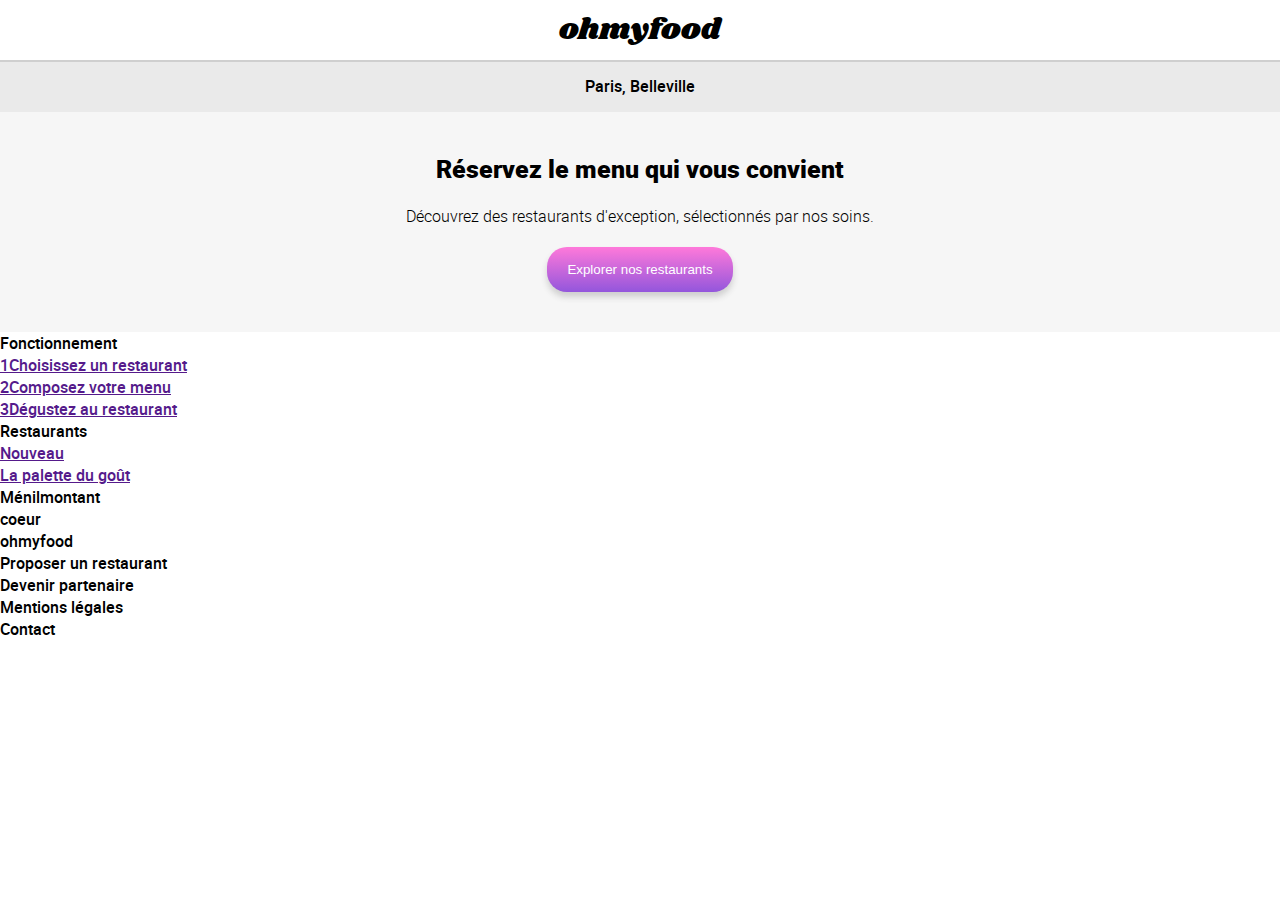
==== index.html @ 81f27092 "Creation header accueil" ====
<!DOCTYPE html>
<html lang="fr">
<head>
    <meta charset="UTF-8">
    <meta http-equiv="X-UA-Compatible" content="IE=edge">
    <meta name="viewport" content="width=device-width, initial-scale=1.0">
    <link rel="stylesheet" href="style.css">
    <title>Ohmyfood!</title>
</head>
<body>
    <header>
        <h1>ohmyfood</h1>
        <p class="location">Paris, Belleville</p>
        <div class="presentation">
            <h2>Réservez le menu qui vous convient</h2>
            <p>Découvrez des restaurants d'exception, sélectionnés par nos soins.</p>
            <button type="button">Explorer nos restaurants</button>
        </div>
    </header>
    <section>
        <h3>Fonctionnement</h3>
        <a href=""><div><span>1</span><span>Choisissez un restaurant</span></div></a>
        <a href=""><div><span>2</span><span>Composez votre menu</span></div></a>
        <a href=""><div><span>3</span><span>Dégustez au restaurant</span></div></a>
    </section>
    <section>
        <h3>Restaurants</h3>
        <div>
            <div>
                <a href=""><div><span>Nouveau</span></div></a>
                <div>
                    <div>
                        <p><a href="">La palette du goût</a></p>
                        <p>Ménilmontant</p>
                    </div>
                    <div><i>coeur</i></div>
                </div>
            </div>
        </div>
    </section>
    <footer>
        <h4>ohmyfood</h4>
        <ul>
            <li>Proposer un restaurant</li>
            <li>Devenir partenaire</li>
        </ul>
        <ul>
            <li>Mentions légales</li>
            <li>Contact</li>
        </ul>
    </footer>
</body>
</html>
---- style.css ----
html, body, div, span, applet, object, iframe,
h1, h2, h3, h4, h5, h6, p, blockquote, pre,
a, abbr, acronym, address, big, cite, code,
del, dfn, em, img, ins, kbd, q, s, samp,
small, strike, strong, sub, sup, tt, var,
b, u, i, center,
dl, dt, dd, ol, ul, li,
fieldset, form, label, legend,
table, caption, tbody, tfoot, thead, tr, th, td,
article, aside, canvas, details, embed,
figure, figcaption, footer, header, hgroup,
menu, nav, output, ruby, section, summary,
time, mark, audio, video {
  margin: 0;
  padding: 0;
  border: 0;
  font-size: 100%;
  font: inherit;
  vertical-align: baseline;
}

/* HTML5 display-role reset for older browsers */
article, aside, details, figcaption, figure,
footer, header, hgroup, menu, nav, section {
  display: block;
}

body {
  line-height: 1;
}

ol, ul {
  list-style: none;
}

blockquote, q {
  quotes: none;
}

blockquote:before, blockquote:after,
q:before, q:after {
  content: "";
  content: none;
}

table {
  border-collapse: collapse;
  border-spacing: 0;
}

@font-face {
  font-family: "shrikhandregular";
  src: url("fonts/shrikhand/shrikhand-regular-webfont.eot");
  src: url("fonts/shrikhand/shrikhand-regular-webfont.eot?#iefix") format("embedded-opentype"), url("fonts/shrikhand/shrikhand-regular-webfont.woff2") format("woff2"), url("fonts/shrikhand/shrikhand-regular-webfont.woff") format("woff"), url("fonts/shrikhand/shrikhand-regular-webfont.ttf") format("truetype"), url("fonts/shrikhand/shrikhand-regular-webfont.svg#shrikhandregular") format("svg");
  font-weight: normal;
  font-style: normal;
}
@font-face {
  font-family: "robotoblack";
  src: url("fonts/roboto/roboto-black-webfont.eot");
  src: url("fonts/roboto/roboto-black-webfont.eot?#iefix") format("embedded-opentype"), url("fonts/roboto/roboto-black-webfont.woff2") format("woff2"), url("fonts/roboto/roboto-black-webfont.woff") format("woff"), url("fonts/roboto/roboto-black-webfont.ttf") format("truetype"), url("fonts/roboto/roboto-black-webfont.svg#robotoblack") format("svg");
  font-weight: normal;
  font-style: normal;
}
@font-face {
  font-family: "robotobold";
  src: url("fonts/roboto/roboto-bold-webfont.eot");
  src: url("fonts/roboto/roboto-bold-webfont.eot?#iefix") format("embedded-opentype"), url("fonts/roboto/roboto-bold-webfont.woff2") format("woff2"), url("fonts/roboto/roboto-bold-webfont.woff") format("woff"), url("fonts/roboto/roboto-bold-webfont.ttf") format("truetype"), url("fonts/roboto/roboto-bold-webfont.svg#robotobold") format("svg");
  font-weight: normal;
  font-style: normal;
}
@font-face {
  font-family: "robotolight";
  src: url("fonts/roboto/roboto-light-webfont.eot");
  src: url("fonts/roboto/roboto-light-webfont.eot?#iefix") format("embedded-opentype"), url("fonts/roboto/roboto-light-webfont.woff2") format("woff2"), url("fonts/roboto/roboto-light-webfont.woff") format("woff"), url("fonts/roboto/roboto-light-webfont.ttf") format("truetype"), url("fonts/roboto/roboto-light-webfont.svg#robotolight") format("svg");
  font-weight: normal;
  font-style: normal;
}
@font-face {
  font-family: "robotomedium";
  src: url("fonts/roboto/roboto-medium-webfont.eot");
  src: url("fonts/roboto/roboto-medium-webfont.eot?#iefix") format("embedded-opentype"), url("fonts/roboto/roboto-medium-webfont.woff2") format("woff2"), url("fonts/roboto/roboto-medium-webfont.woff") format("woff"), url("fonts/roboto/roboto-medium-webfont.ttf") format("truetype"), url("fonts/roboto/roboto-medium-webfont.svg#robotomedium") format("svg");
  font-weight: normal;
  font-style: normal;
}
@font-face {
  font-family: "robotoregular";
  src: url("fonts/roboto/roboto-regular-webfont.eot");
  src: url("fonts/roboto/roboto-regular-webfont.eot?#iefix") format("embedded-opentype"), url("fonts/roboto/roboto-regular-webfont.woff2") format("woff2"), url("fonts/roboto/roboto-regular-webfont.woff") format("woff"), url("fonts/roboto/roboto-regular-webfont.ttf") format("truetype"), url("fonts/roboto/roboto-regular-webfont.svg#robotoregular") format("svg");
  font-weight: normal;
  font-style: normal;
}
@font-face {
  font-family: "robotothin";
  src: url("fonts/roboto/roboto-thin-webfont.eot");
  src: url("fonts/roboto/roboto-thin-webfont.eot?#iefix") format("embedded-opentype"), url("fonts/roboto/roboto-thin-webfont.woff2") format("woff2"), url("fonts/roboto/roboto-thin-webfont.woff") format("woff"), url("fonts/roboto/roboto-thin-webfont.ttf") format("truetype"), url("fonts/roboto/roboto-thin-webfont.svg#robotothin") format("svg");
  font-weight: normal;
  font-style: normal;
}
body {
  font: 16px "robotomedium", sans-serif;
}

h1 {
  font: 30px "shrikhandregular", sans-serif;
}

h1 {
  text-align: center;
  padding: 15px 0;
}

.location {
  padding: 15px 0;
  text-align: center;
  background-color: #eaeaea;
  box-shadow: inset 0 2px #cfcfcf;
}

.presentation {
  background-color: #f6f6f6;
  padding: 40px;
  text-align: center;
}
.presentation h2 {
  font: 25px "robotoblack", sans-serif;
}
.presentation p {
  font-family: "robotolight", sans-serif;
  margin: 20px 0;
}
.presentation button {
  padding: 15px 20px;
  border-radius: 20px;
  border: none;
  color: #fff;
  background-image: linear-gradient(#FF79DA, #9356DC);
  box-shadow: 0px 5px 6px #cfcfcf;
}

/*# sourceMappingURL=style.css.map */
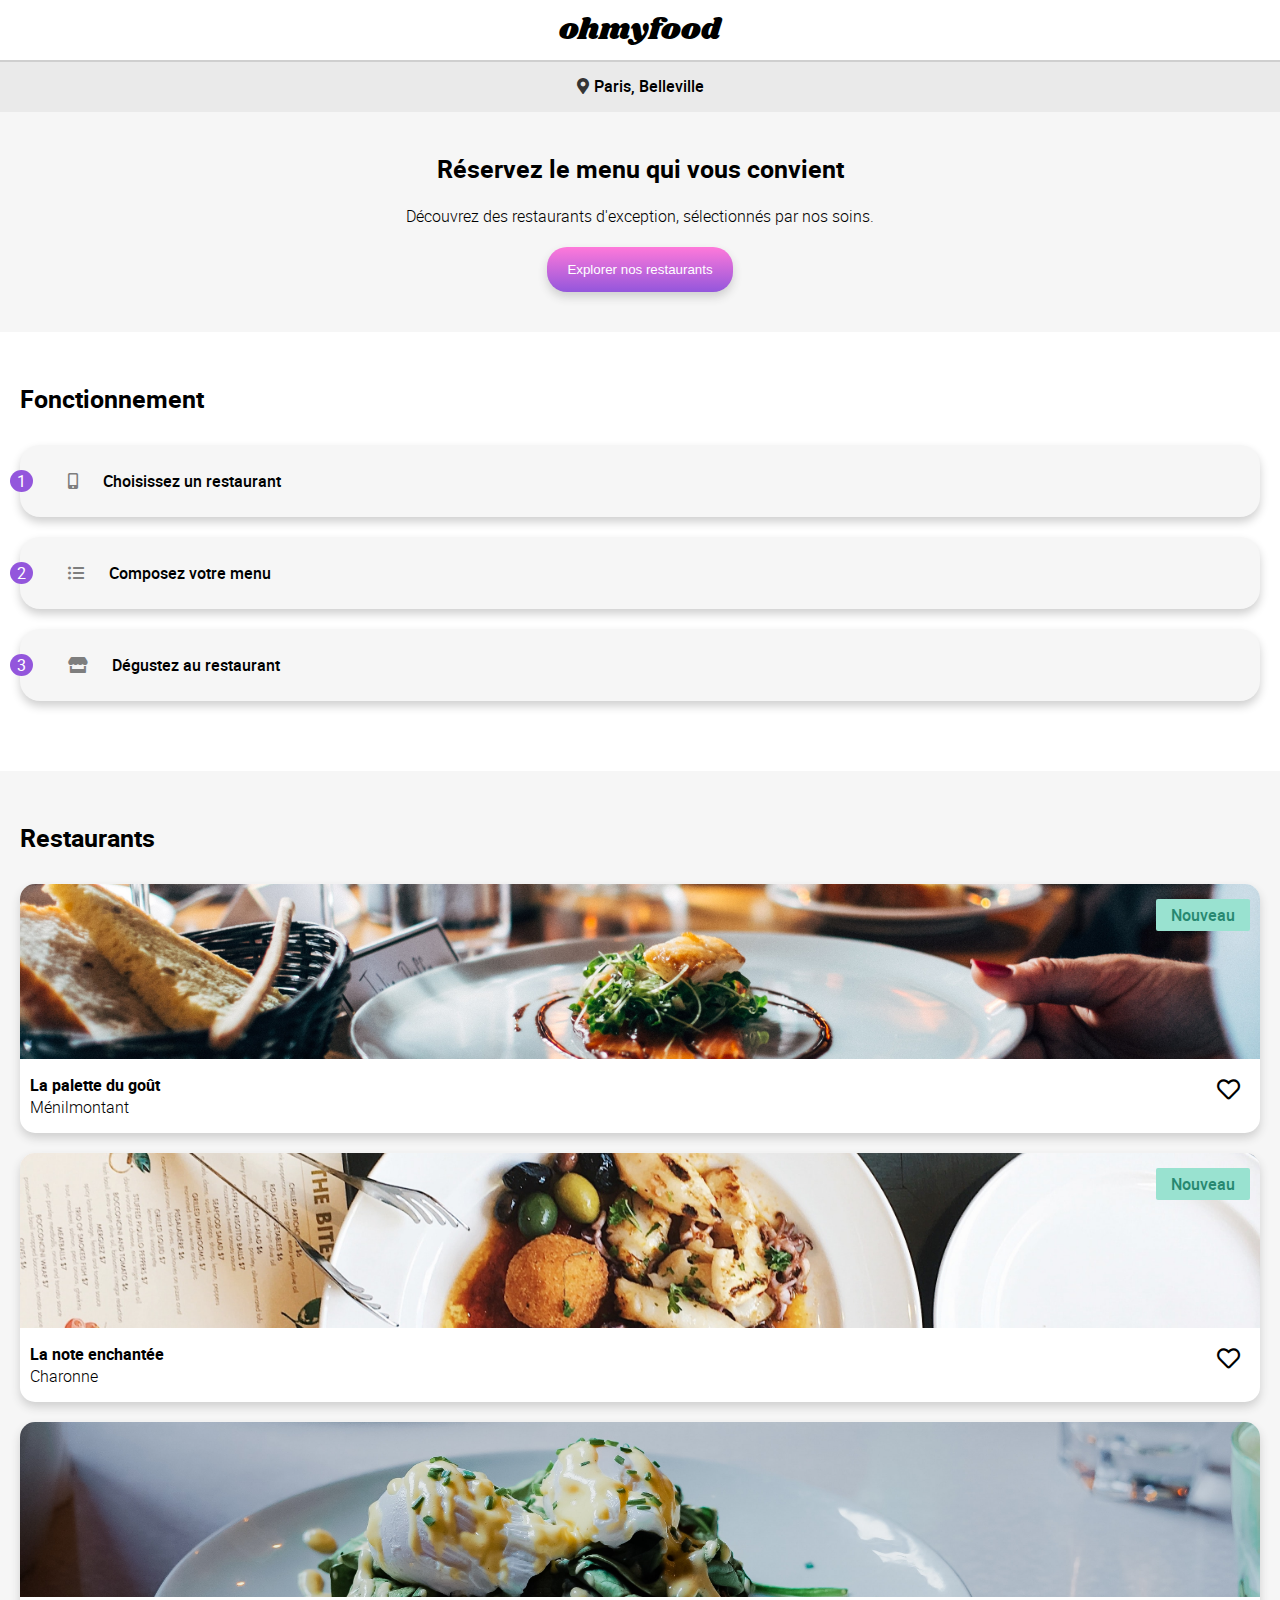
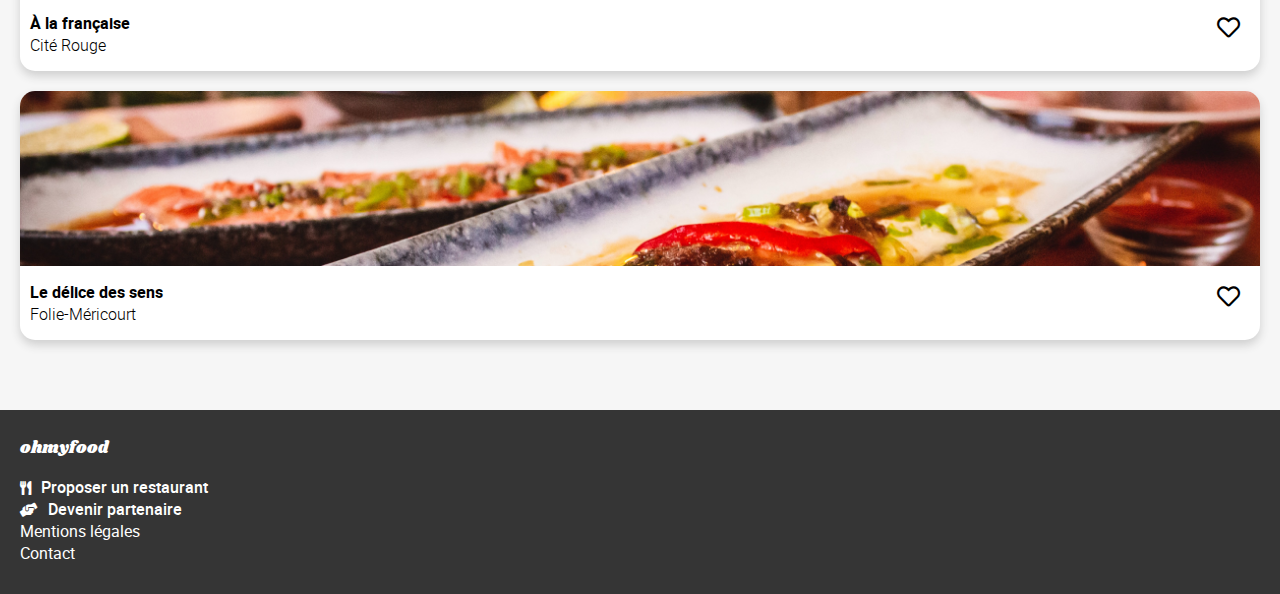
==== commit 67937190: "Creation page accueil" ====
--- a/index.html
+++ b/index.html
@@ -5,46 +5,79 @@
     <meta http-equiv="X-UA-Compatible" content="IE=edge">
     <meta name="viewport" content="width=device-width, initial-scale=1.0">
     <link rel="stylesheet" href="style.css">
+    <link rel="stylesheet" href="https://cdnjs.cloudflare.com/ajax/libs/font-awesome/5.15.3/css/all.min.css">
     <title>Ohmyfood!</title>
 </head>
 <body>
     <header>
         <h1>ohmyfood</h1>
-        <p class="location">Paris, Belleville</p>
+        <p class="location"><i class="fas fa-map-marker-alt"></i>Paris, Belleville</p>
         <div class="presentation">
             <h2>Réservez le menu qui vous convient</h2>
             <p>Découvrez des restaurants d'exception, sélectionnés par nos soins.</p>
             <button type="button">Explorer nos restaurants</button>
         </div>
     </header>
-    <section>
+    <section class="fonctionnement">
         <h3>Fonctionnement</h3>
-        <a href=""><div><span>1</span><span>Choisissez un restaurant</span></div></a>
-        <a href=""><div><span>2</span><span>Composez votre menu</span></div></a>
-        <a href=""><div><span>3</span><span>Dégustez au restaurant</span></div></a>
+        <div class="fonc">
+            <a href=""><div class="fonc__bloc"><span class="fonc__bloc__num">1</span><i class="fas fa-mobile-alt"></i><span>Choisissez un restaurant</span></div></a>
+            <a href=""><div class="fonc__bloc"><span class="fonc__bloc__num">2</span><i class="fas fa-list-ul"></i><span>Composez votre menu</span></div></a>
+            <a href=""><div class="fonc__bloc"><span class="fonc__bloc__num">3</span><i class="fas fa-store"></i><span>Dégustez au restaurant</span></div></a>
+        </div>
     </section>
     <section>
         <h3>Restaurants</h3>
-        <div>
-            <div>
-                <a href=""><div><span>Nouveau</span></div></a>
-                <div>
-                    <div>
+        <div class="rest">
+            <div class="rest__bloc">
+                <a href=""><div class="rest__bloc__img--palette"><span class="rest__bloc__new">Nouveau</span></div></a>
+                <div class="rest__bloc__txt"> 
+                    <div class="rest__bloc__txt__title">
                         <p><a href="">La palette du goût</a></p>
-                        <p>Ménilmontant</p>
+                        <p class="rest__bloc__txt__title--sub">Ménilmontant</p>
                     </div>
-                    <div><i>coeur</i></div>
+                    <div class="rest__bloc__txt__fav"><i class="far fa-heart"></i></div>
+                </div>
+            </div>
+            <div class="rest__bloc">
+                <a href=""><div class="rest__bloc__img--note"><span class="rest__bloc__new">Nouveau</span></div></a>
+                <div class="rest__bloc__txt"> 
+                    <div class="rest__bloc__txt__title">
+                        <p><a href="">La note enchantée</a></p>
+                        <p class="rest__bloc__txt__title--sub">Charonne</p>
+                    </div>
+                    <div class="rest__bloc__txt__fav"><i class="far fa-heart"></i></div>
+                </div>
+            </div>
+            <div class="rest__bloc">
+                <a href=""><div class="rest__bloc__img--francaise"></div></a>
+                <div class="rest__bloc__txt"> 
+                    <div class="rest__bloc__txt__title">
+                        <p><a href="">À la française</a></p>
+                        <p class="rest__bloc__txt__title--sub">Cité Rouge</p>
+                    </div>
+                    <div class="rest__bloc__txt__fav"><i class="far fa-heart"></i></div>
+                </div>
+            </div>
+            <div class="rest__bloc">
+                <a href=""><div class="rest__bloc__img--delice"></div></a>
+                <div class="rest__bloc__txt"> 
+                    <div class="rest__bloc__txt__title">
+                        <p><a href="">Le délice des sens</a></p>
+                        <p class="rest__bloc__txt__title--sub">Folie-Méricourt</p>
+                    </div>
+                    <div class="rest__bloc__txt__fav"><i class="far fa-heart"></i></div>
                 </div>
             </div>
         </div>
     </section>
     <footer>
         <h4>ohmyfood</h4>
-        <ul>
-            <li>Proposer un restaurant</li>
-            <li>Devenir partenaire</li>
+        <ul class="list-1">
+            <li><i class="fas fa-utensils"></i>Proposer un restaurant</li>
+            <li><i class="fas fa-hands-helping"></i>Devenir partenaire</li>
         </ul>
-        <ul>
+        <ul class="list-2">
             <li>Mentions légales</li>
             <li>Contact</li>
         </ul>
--- a/style.css
+++ b/style.css
@@ -48,6 +48,11 @@
   border-spacing: 0;
 }
 
+a {
+  text-decoration: none;
+  color: #000;
+}
+
 @font-face {
   font-family: "shrikhandregular";
   src: url("fonts/shrikhand/shrikhand-regular-webfont.eot");
@@ -105,9 +110,46 @@
   font: 30px "shrikhandregular", sans-serif;
 }
 
+h4 {
+  font-family: "shrikhandregular", sans-serif;
+}
+
+button {
+  padding: 15px 20px;
+  border-radius: 20px;
+  border: none;
+  color: #fff;
+  background-image: linear-gradient(#FF79DA, #9356DC);
+  box-shadow: 0px 5px 10px #cfcfcf;
+}
+
 h1 {
   text-align: center;
   padding: 15px 0;
+}
+
+section {
+  padding: 50px 20px;
+  background-color: #f6f6f6;
+}
+
+footer {
+  background-color: #353535;
+  color: #fff;
+  padding: 30px 20px;
+}
+
+h4 {
+  margin: 0 0 20px 0;
+}
+
+.list-1 .fas {
+  margin: 0 10px 0 0;
+  font-size: 14px;
+}
+
+.list-2 {
+  font-family: "robotoregular", sans-serif;
 }
 
 .location {
@@ -116,6 +158,10 @@
   background-color: #eaeaea;
   box-shadow: inset 0 2px #cfcfcf;
 }
+.location .fas {
+  margin: 0 5px 0 0;
+  color: #353535;
+}
 
 .presentation {
   background-color: #f6f6f6;
@@ -123,19 +169,106 @@
   text-align: center;
 }
 .presentation h2 {
-  font: 25px "robotoblack", sans-serif;
+  font: 25px "robotobold", sans-serif;
 }
 .presentation p {
   font-family: "robotolight", sans-serif;
   margin: 20px 0;
 }
-.presentation button {
-  padding: 15px 20px;
+
+.fonctionnement {
+  background-color: #fff;
+}
+
+h3 {
+  font: 25px "robotobold", sans-serif;
+  margin: 0 0 30px 0;
+}
+
+.fonc {
+  display: flex;
+  flex-direction: column;
+}
+.fonc a {
+  margin: 0 0 20px 0;
+}
+.fonc__bloc {
+  padding: 25px 25px;
+  background-color: #f6f6f6;
+  box-shadow: 0px 5px 10px #cfcfcf;
   border-radius: 20px;
-  border: none;
+}
+.fonc__bloc__num {
+  background-color: #9356DC;
+  font-family: "robotoregular", sans-serif;
+  border-radius: 50%;
   color: #fff;
-  background-image: linear-gradient(#FF79DA, #9356DC);
-  box-shadow: 0px 5px 6px #cfcfcf;
+  padding: 0px 7px;
+  position: relative;
+  right: 35px;
+}
+.fonc__bloc .fas {
+  margin: 0 25px 0 0;
+  color: #7e7e7e;
+}
+
+.rest {
+  display: flex;
+  flex-direction: column;
+}
+.rest__bloc {
+  background-color: #fff;
+  border-radius: 15px;
+  margin: 0 0 20px 0;
+  box-shadow: 0px 5px 10px #cfcfcf;
+  overflow: hidden;
+}
+.rest__bloc__img--palette {
+  height: 175px;
+  background-size: cover;
+  background-position: center;
+  background-image: url("images/la-palette-du-gout.jpg");
+}
+.rest__bloc__img--note {
+  height: 175px;
+  background-size: cover;
+  background-position: center;
+  background-image: url("images/la-note-enchantee.jpg");
+}
+.rest__bloc__img--francaise {
+  height: 175px;
+  background-size: cover;
+  background-position: center;
+  background-image: url("images/a-la-francaise.jpg");
+}
+.rest__bloc__img--delice {
+  height: 175px;
+  background-size: cover;
+  background-position: center;
+  background-image: url("images/delice-des-sens.jpg");
+}
+.rest__bloc__new {
+  background-color: #99E2D0;
+  color: #278870;
+  float: right;
+  padding: 5px 15px;
+  margin: 15px 10px 0 0;
+  border-radius: 2px;
+}
+.rest__bloc__txt {
+  display: flex;
+  justify-content: space-between;
+  padding: 15px 10px;
+}
+.rest__bloc__txt__title {
+  font-family: "robotobold", sans-serif;
+}
+.rest__bloc__txt__title--sub {
+  font-family: "robotolight", sans-serif;
+}
+.rest__bloc__txt__fav {
+  font-size: 23px;
+  margin: 0 10px 0 0;
 }
 
 /*# sourceMappingURL=style.css.map */
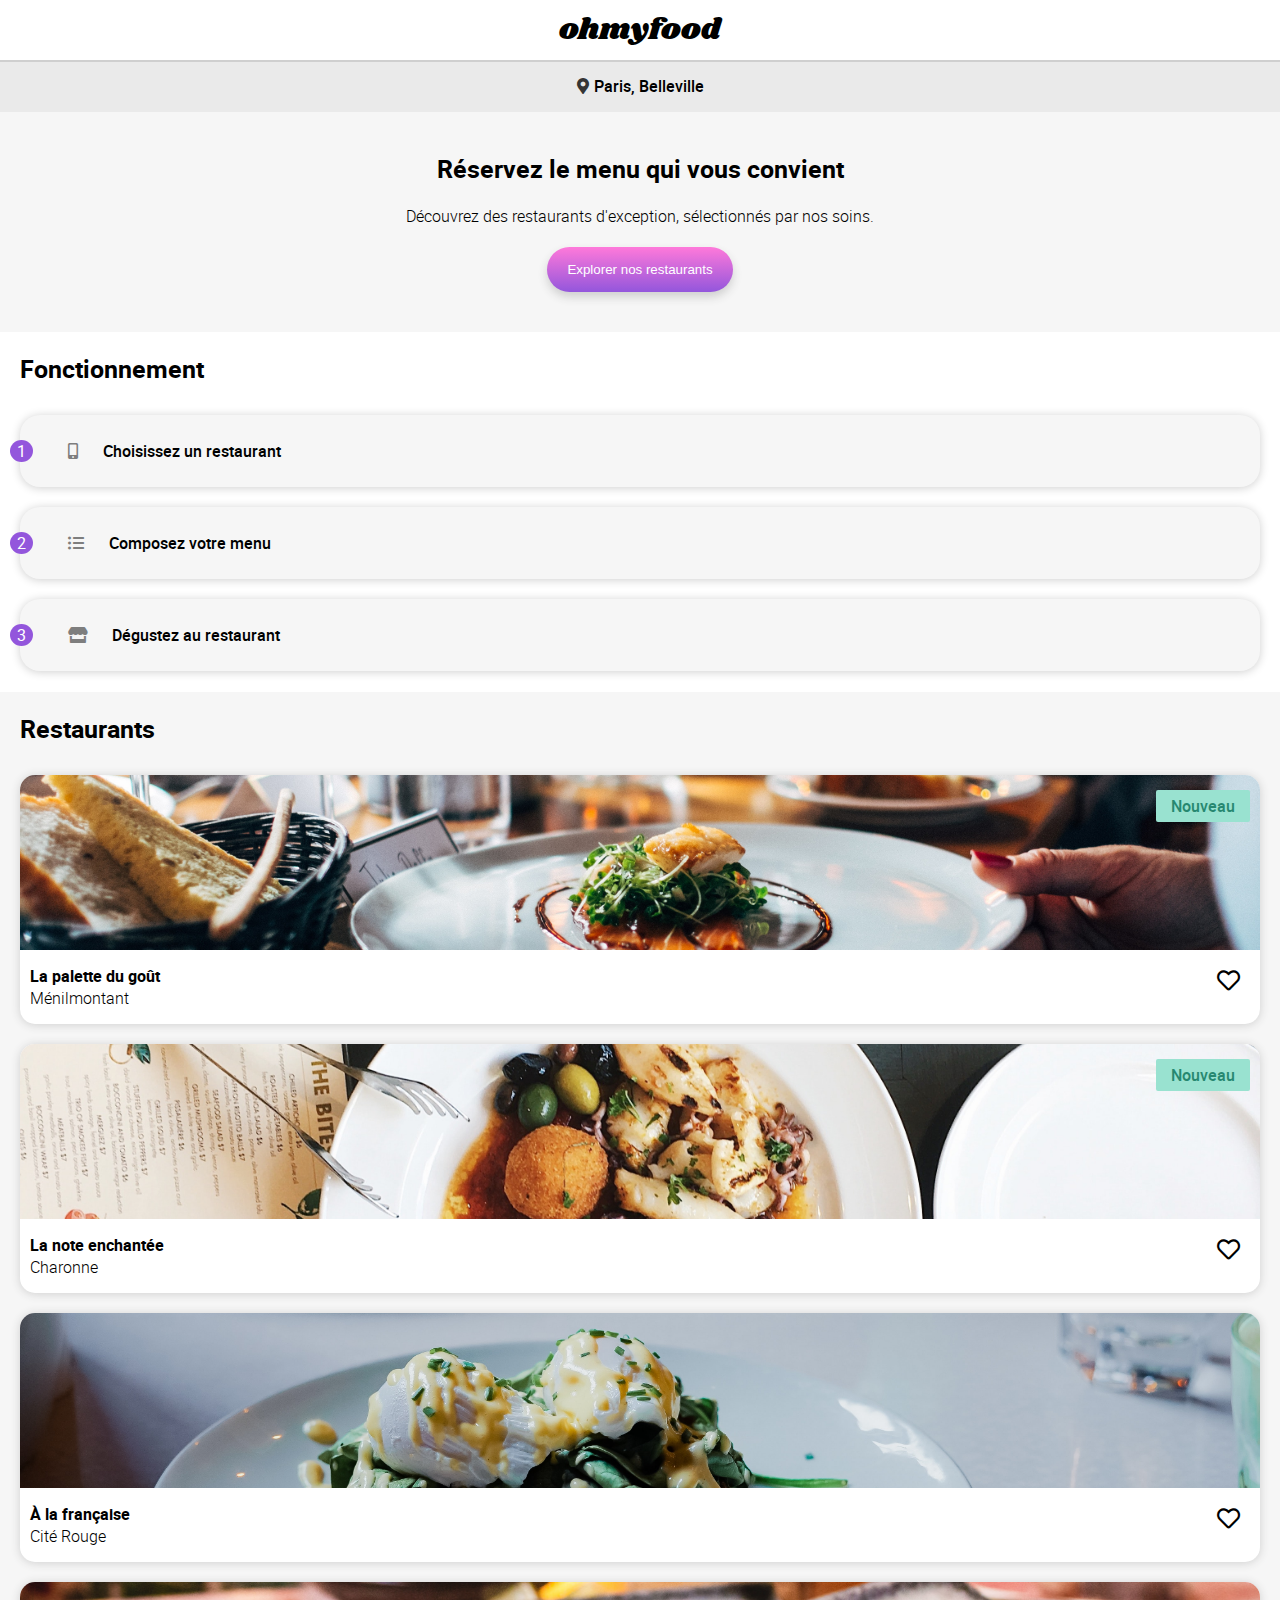
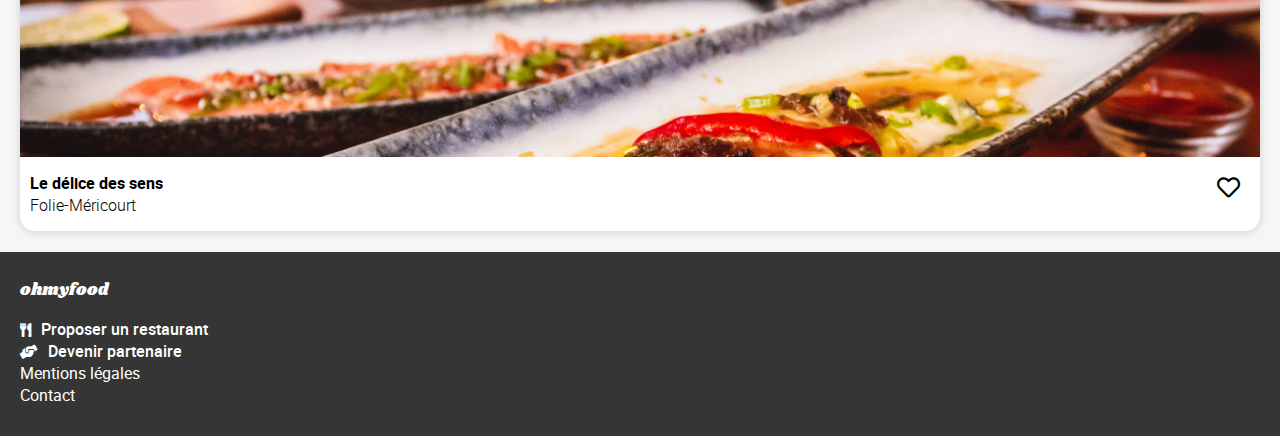
==== commit e6740c34: "Creation liens vers pages menu restaurant" ====
--- a/index.html
+++ b/index.html
@@ -30,40 +30,40 @@
         <h3>Restaurants</h3>
         <div class="rest">
             <div class="rest__bloc">
-                <a href=""><div class="rest__bloc__img--palette"><span class="rest__bloc__new">Nouveau</span></div></a>
+                <a href="la-palette-du-gout.html"><div class="rest__bloc__img--palette"><span class="rest__bloc__new">Nouveau</span></div></a>
                 <div class="rest__bloc__txt"> 
                     <div class="rest__bloc__txt__title">
-                        <p><a href="">La palette du goût</a></p>
+                        <p><a href="la-palette-du-gout.html">La palette du goût</a></p>
                         <p class="rest__bloc__txt__title--sub">Ménilmontant</p>
                     </div>
                     <div class="rest__bloc__txt__fav"><i class="far fa-heart"></i></div>
                 </div>
             </div>
             <div class="rest__bloc">
-                <a href=""><div class="rest__bloc__img--note"><span class="rest__bloc__new">Nouveau</span></div></a>
+                <a href="la-note-enchantee.html"><div class="rest__bloc__img--note"><span class="rest__bloc__new">Nouveau</span></div></a>
                 <div class="rest__bloc__txt"> 
                     <div class="rest__bloc__txt__title">
-                        <p><a href="">La note enchantée</a></p>
+                        <p><a href="la-note-enchantee.html">La note enchantée</a></p>
                         <p class="rest__bloc__txt__title--sub">Charonne</p>
                     </div>
                     <div class="rest__bloc__txt__fav"><i class="far fa-heart"></i></div>
                 </div>
             </div>
             <div class="rest__bloc">
-                <a href=""><div class="rest__bloc__img--francaise"></div></a>
+                <a href="a-la-francaise.html"><div class="rest__bloc__img--francaise"></div></a>
                 <div class="rest__bloc__txt"> 
                     <div class="rest__bloc__txt__title">
-                        <p><a href="">À la française</a></p>
+                        <p><a href="a-la-francaise.html">À la française</a></p>
                         <p class="rest__bloc__txt__title--sub">Cité Rouge</p>
                     </div>
                     <div class="rest__bloc__txt__fav"><i class="far fa-heart"></i></div>
                 </div>
             </div>
             <div class="rest__bloc">
-                <a href=""><div class="rest__bloc__img--delice"></div></a>
+                <a href="le-delice-des-sens.html"><div class="rest__bloc__img--delice"></div></a>
                 <div class="rest__bloc__txt"> 
                     <div class="rest__bloc__txt__title">
-                        <p><a href="">Le délice des sens</a></p>
+                        <p><a href="le-delice-des-sens.html">Le délice des sens</a></p>
                         <p class="rest__bloc__txt__title--sub">Folie-Méricourt</p>
                     </div>
                     <div class="rest__bloc__txt__fav"><i class="far fa-heart"></i></div>
--- a/style.css
+++ b/style.css
@@ -115,12 +115,44 @@
 }
 
 button {
-  padding: 15px 20px;
-  border-radius: 20px;
+  border-radius: 25px;
   border: none;
+  cursor: pointer;
   color: #fff;
   background-image: linear-gradient(#FF79DA, #9356DC);
   box-shadow: 0px 5px 10px #cfcfcf;
+  padding: 15px 20px;
+}
+
+.btn-commander button {
+  border-radius: 25px;
+  border: none;
+  cursor: pointer;
+  color: #fff;
+  background-image: linear-gradient(#FF79DA, #9356DC);
+  box-shadow: 0px 5px 10px #cfcfcf;
+  padding: 15px 40px;
+}
+
+body {
+  background-color: #f6f6f6;
+}
+
+header {
+  background-color: #fff;
+}
+
+.menu-header {
+  margin: 0 0 20px 0;
+}
+
+.top-header {
+  display: grid;
+  grid-template-columns: auto 250px auto;
+  align-items: center;
+}
+.top-header__arrow {
+  justify-self: end;
 }
 
 h1 {
@@ -128,9 +160,108 @@
   padding: 15px 0;
 }
 
+.background-palette {
+  background-image: url("images/la-palette-du-gout.jpg");
+  height: 280px;
+  background-size: cover;
+  background-position: center;
+  display: flex;
+}
+
+.background-note {
+  background-image: url("images/la-note-enchantee.jpg");
+  height: 280px;
+  background-size: cover;
+  background-position: center;
+  display: flex;
+}
+
+.background-francaise {
+  background-image: url("images/a-la-francaise.jpg");
+  height: 280px;
+  background-size: cover;
+  background-position: center;
+  display: flex;
+}
+
+.background-delice {
+  background-image: url("images/delice-des-sens.jpg");
+  height: 280px;
+  background-size: cover;
+  background-position: center;
+  display: flex;
+}
+
+.rest-intro {
+  background-color: #f6f6f6;
+  width: 100%;
+  align-self: flex-end;
+  display: flex;
+  justify-content: space-between;
+  padding: 30px 20px 0;
+  border-radius: 35px 35px 0 0;
+  font-size: 24px;
+}
+.rest-intro__title {
+  font: 28px "shrikhandregular", sans-serif;
+}
+
 section {
-  padding: 50px 20px;
-  background-color: #f6f6f6;
+  padding: 20px 20px 1px;
+  background-color: #f6f6f6;
+}
+
+.menu-intro {
+  font-family: "robotolight";
+  font-size: 18px;
+  padding: 0 0 10px 0;
+  margin: 0 0 20px 0;
+  position: relative;
+}
+.menu-intro:before {
+  content: "";
+  position: absolute;
+  bottom: 0;
+  width: 40px;
+  border-bottom: 3px solid #99E2D0;
+}
+
+.menu a {
+  margin: 0 0 15px 0;
+}
+
+.menu__items {
+  display: flex;
+  flex-wrap: wrap;
+  padding: 15px 10px;
+  margin: 0 0 15px 0;
+  background-color: #fff;
+  border-radius: 15px;
+  box-shadow: 0px 1px 10px #cfcfcf;
+}
+.menu__items__txt {
+  flex: 3;
+}
+.menu__items__txt__title {
+  font-size: 17px;
+}
+.menu__items__txt__sub-title {
+  font-family: "robotolight", sans-serif;
+  font-size: 14px;
+}
+.menu__items__price {
+  flex: 0.5;
+  align-self: flex-end;
+}
+.menu__items__check {
+  flex: 0.5;
+  display: none;
+}
+
+.btn-commander {
+  background-color: #f6f6f6;
+  text-align: center;
+  padding: 40px 0;
 }
 
 footer {
@@ -150,6 +281,11 @@
 
 .list-2 {
   font-family: "robotoregular", sans-serif;
+}
+
+.home-section {
+  padding: 50px 20px;
+  background-color: #f6f6f6;
 }
 
 .location {
@@ -195,7 +331,7 @@
 .fonc__bloc {
   padding: 25px 25px;
   background-color: #f6f6f6;
-  box-shadow: 0px 5px 10px #cfcfcf;
+  box-shadow: 0px 1px 10px #cfcfcf;
   border-radius: 20px;
 }
 .fonc__bloc__num {
@@ -220,7 +356,7 @@
   background-color: #fff;
   border-radius: 15px;
   margin: 0 0 20px 0;
-  box-shadow: 0px 5px 10px #cfcfcf;
+  box-shadow: 0px 1px 10px #cfcfcf;
   overflow: hidden;
 }
 .rest__bloc__img--palette {
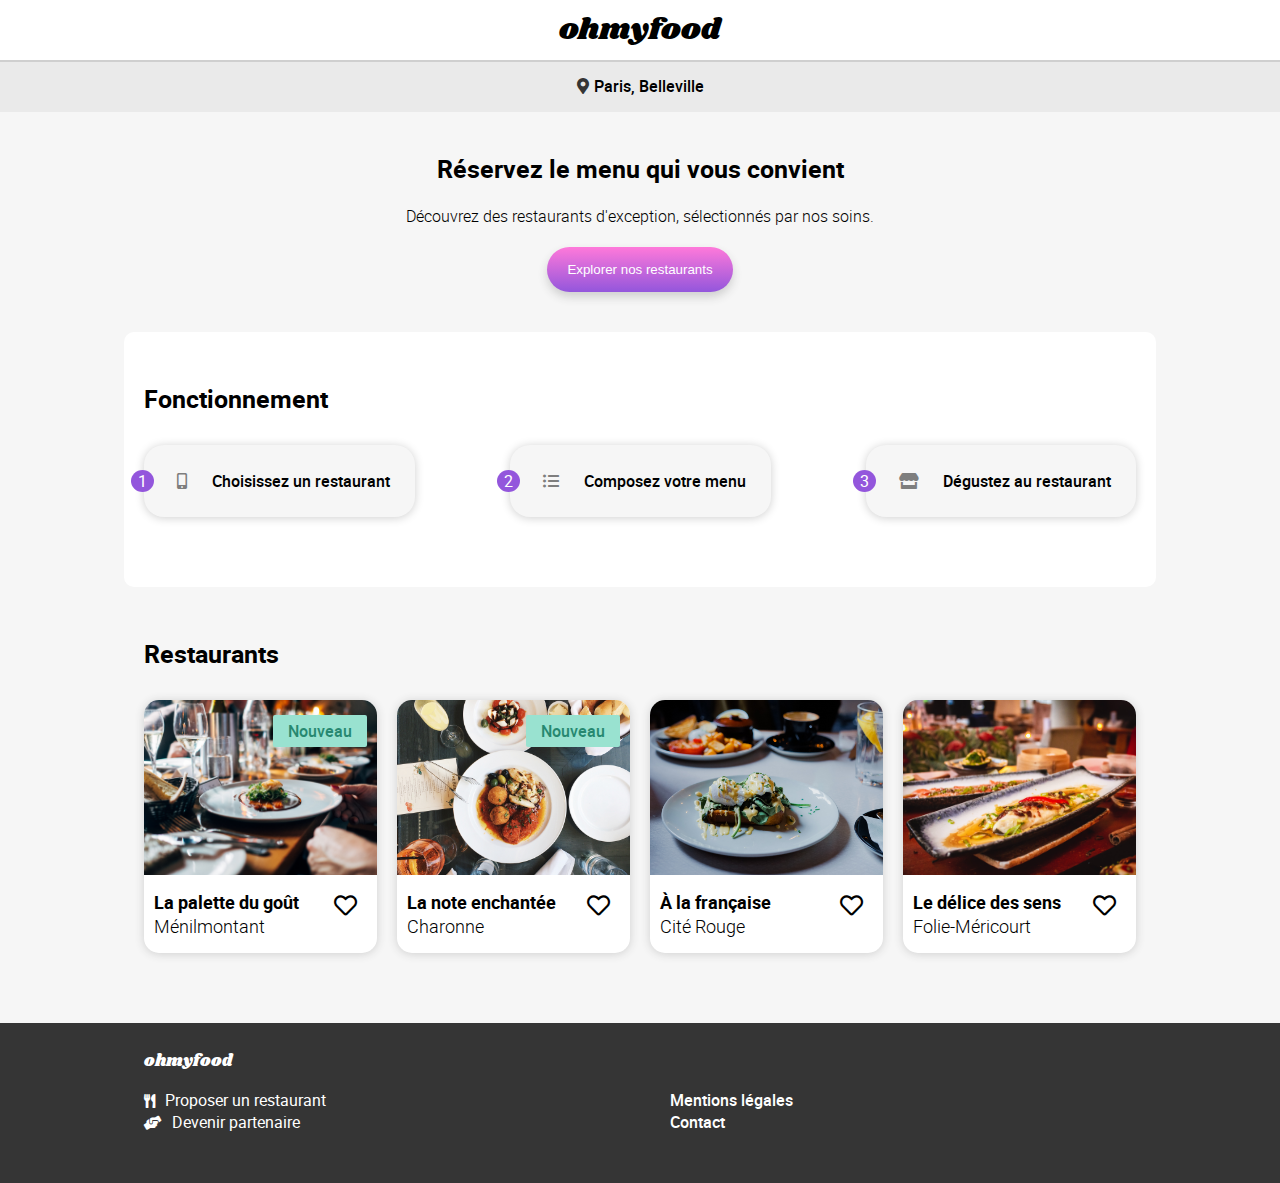
==== commit d8131ecb: "Responsive pages accueil et menu" ====
--- a/index.html
+++ b/index.html
@@ -18,7 +18,7 @@
             <button type="button">Explorer nos restaurants</button>
         </div>
     </header>
-    <section class="fonctionnement">
+    <section class="fonctionnement home-section">
         <h3>Fonctionnement</h3>
         <div class="fonc">
             <a href=""><div class="fonc__bloc"><span class="fonc__bloc__num">1</span><i class="fas fa-mobile-alt"></i><span>Choisissez un restaurant</span></div></a>
@@ -26,7 +26,7 @@
             <a href=""><div class="fonc__bloc"><span class="fonc__bloc__num">3</span><i class="fas fa-store"></i><span>Dégustez au restaurant</span></div></a>
         </div>
     </section>
-    <section>
+    <section class="home-section">
         <h3>Restaurants</h3>
         <div class="rest">
             <div class="rest__bloc">
@@ -73,14 +73,16 @@
     </section>
     <footer>
         <h4>ohmyfood</h4>
-        <ul class="list-1">
-            <li><i class="fas fa-utensils"></i>Proposer un restaurant</li>
-            <li><i class="fas fa-hands-helping"></i>Devenir partenaire</li>
-        </ul>
-        <ul class="list-2">
-            <li>Mentions légales</li>
-            <li>Contact</li>
-        </ul>
+        <div class="bottom-links">
+            <ul class="bottom-links__list-1">
+                <li><i class="fas fa-utensils"></i><a href="">Proposer un restaurant</a></li>
+                <li><i class="fas fa-hands-helping"></i><a href="">Devenir partenaire</a></li>
+            </ul>
+            <ul class="bottom-links__list-2">
+                <li><a href="">Mentions légales</a></li>
+                <li><a href="">Contact</a></li>
+            </ul>
+        </div>
     </footer>
 </body>
 </html>--- a/style.css
+++ b/style.css
@@ -274,13 +274,18 @@
   margin: 0 0 20px 0;
 }
 
-.list-1 .fas {
+.bottom-links__list-1 .fas {
   margin: 0 10px 0 0;
   font-size: 14px;
 }
 
-.list-2 {
+.bottom-links__list-1 {
   font-family: "robotoregular", sans-serif;
+}
+
+.bottom-links__list-1 li a,
+.bottom-links__list-2 li a {
+  color: #fff;
 }
 
 .home-section {
@@ -348,10 +353,6 @@
   color: #7e7e7e;
 }
 
-.rest {
-  display: flex;
-  flex-direction: column;
-}
 .rest__bloc {
   background-color: #fff;
   border-radius: 15px;
@@ -407,4 +408,122 @@
   margin: 0 10px 0 0;
 }
 
+@media all and (max-width: 320px) {
+  .fonc__bloc {
+    padding: 25px 0;
+  }
+  .fonc__bloc__num {
+    right: 10px;
+  }
+
+  .rest-intro__title {
+    font-size: 22px;
+  }
+
+  .menu__items__txt__title,
+.menu__items__txt__sub-title {
+    white-space: nowrap;
+    width: 200px;
+    overflow: hidden;
+    text-overflow: ellipsis;
+  }
+}
+@media all and (min-width: 425px) {
+  .menu-intro,
+.menu {
+    max-width: 425px;
+    margin: 0 auto 20px;
+  }
+  .menu-intro__items__txt,
+.menu__items__txt {
+    flex: 5;
+  }
+  .menu-intro__items__txt__title,
+.menu__items__txt__title {
+    font-size: 20px;
+  }
+  .menu-intro__items__txt__sub-title,
+.menu__items__txt__sub-title {
+    font-size: 16px;
+  }
+  .menu-intro__items__price,
+.menu__items__price {
+    font-size: 20px;
+  }
+}
+@media all and (min-width: 768px) {
+  .fonc {
+    flex-direction: row;
+    justify-content: space-between;
+  }
+  .fonc__bloc {
+    padding: 20px 10px 20px 0;
+  }
+  .fonc__bloc__num {
+    right: 12px;
+  }
+  .fonc__bloc .fas {
+    margin: 0 10px 0 0;
+  }
+
+  .rest {
+    display: grid;
+    grid-template-columns: auto auto;
+    grid-column-gap: 20px;
+  }
+
+  .rest-intro__title {
+    flex: 1;
+    text-align: center;
+  }
+
+  .bottom-links {
+    display: grid;
+    grid-template-columns: auto auto;
+  }
+}
+@media all and (min-width: 992px) {
+  section {
+    max-width: 992px;
+    margin: 0 auto;
+  }
+
+  .fonctionnement {
+    border-radius: 10px;
+  }
+
+  .fonc__bloc {
+    padding: 25px 25px 25px 10px;
+  }
+  .fonc__bloc__num {
+    right: 23px;
+  }
+  .fonc__bloc .fas {
+    margin: 0 25px 0 0;
+  }
+
+  .rest {
+    grid-template-columns: 233px 233px 233px 233px;
+  }
+
+  .rest__bloc__txt__title {
+    font-size: 18px;
+  }
+
+  .rest-intro {
+    border-radius: 0;
+    justify-content: center;
+  }
+  .rest-intro__title {
+    flex: none;
+    margin: 0 20px 0 0;
+  }
+
+  footer h4,
+.bottom-links {
+    max-width: 992px;
+    margin: 0 auto 20px;
+  }
+}
+
 /*# sourceMappingURL=style.css.map */
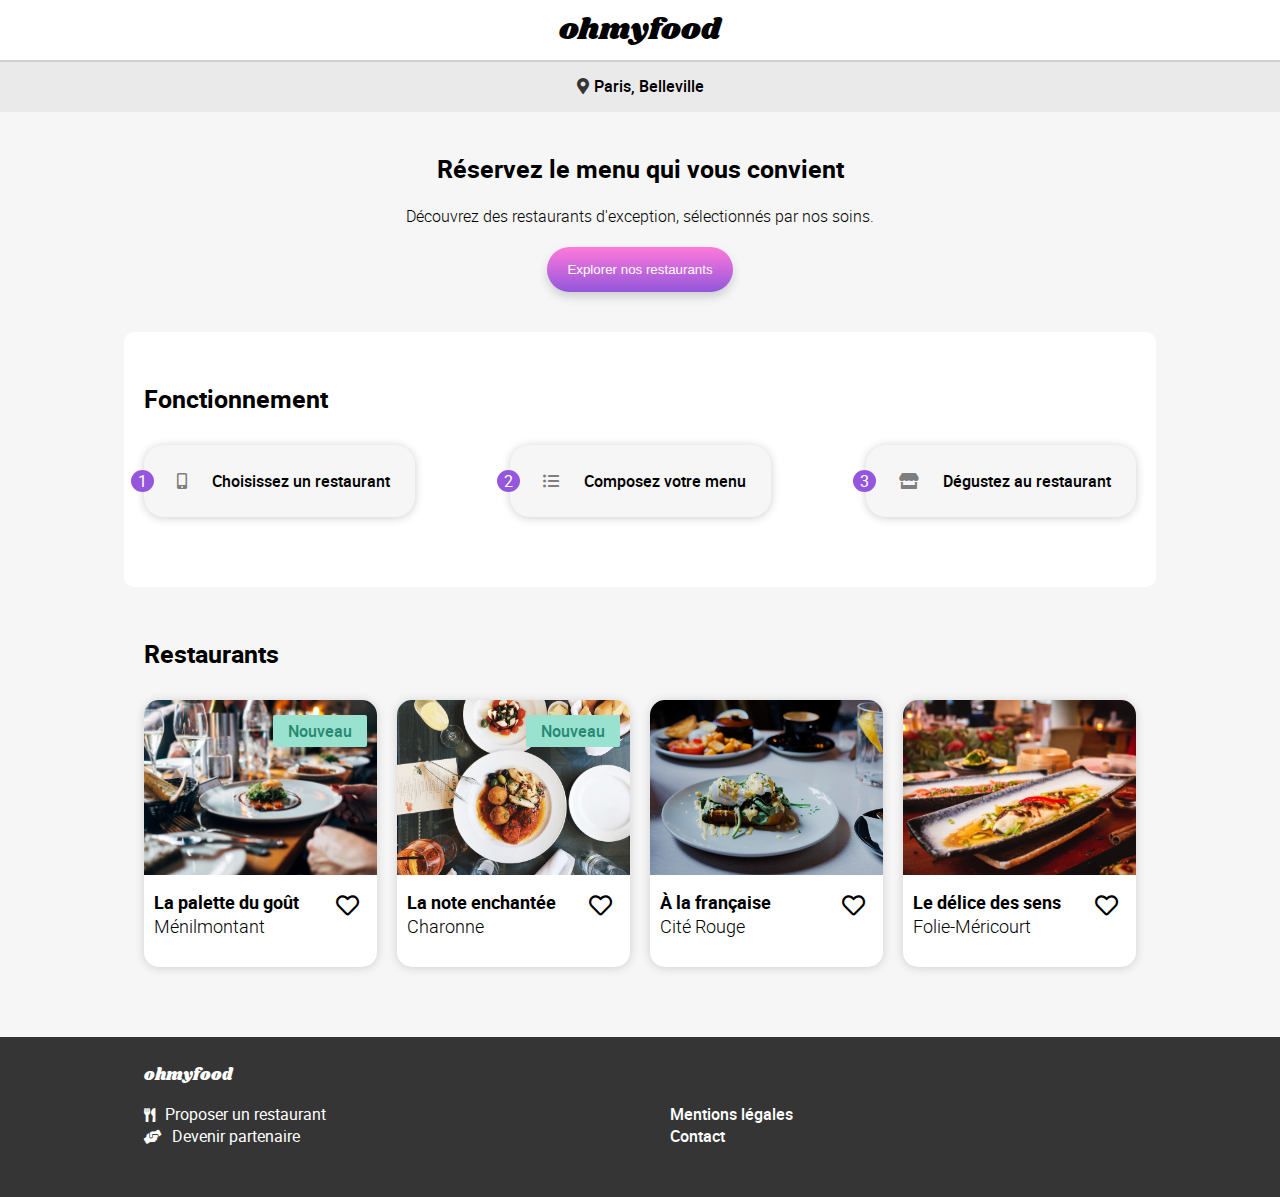
==== commit e77e19b3: "Animation coeurs et loader" ====
--- a/index.html
+++ b/index.html
@@ -9,6 +9,7 @@
     <title>Ohmyfood!</title>
 </head>
 <body>
+    <div class="load"></div>
     <header>
         <h1>ohmyfood</h1>
         <p class="location"><i class="fas fa-map-marker-alt"></i>Paris, Belleville</p>
@@ -36,7 +37,10 @@
                         <p><a href="la-palette-du-gout.html">La palette du goût</a></p>
                         <p class="rest__bloc__txt__title--sub">Ménilmontant</p>
                     </div>
-                    <div class="rest__bloc__txt__fav"><i class="far fa-heart"></i></div>
+                    <div class="rest__bloc__txt__fav">
+                        <i class="far fa-heart rest__bloc__txt__fav__reg"></i>
+                        <i class="fas fa-heart rest__bloc__txt__fav__sol"></i>
+                    </div>
                 </div>
             </div>
             <div class="rest__bloc">
@@ -46,7 +50,10 @@
                         <p><a href="la-note-enchantee.html">La note enchantée</a></p>
                         <p class="rest__bloc__txt__title--sub">Charonne</p>
                     </div>
-                    <div class="rest__bloc__txt__fav"><i class="far fa-heart"></i></div>
+                    <div class="rest__bloc__txt__fav">
+                        <i class="far fa-heart rest__bloc__txt__fav__reg"></i>
+                        <i class="fas fa-heart rest__bloc__txt__fav__sol"></i>
+                    </div>
                 </div>
             </div>
             <div class="rest__bloc">
@@ -56,7 +63,10 @@
                         <p><a href="a-la-francaise.html">À la française</a></p>
                         <p class="rest__bloc__txt__title--sub">Cité Rouge</p>
                     </div>
-                    <div class="rest__bloc__txt__fav"><i class="far fa-heart"></i></div>
+                    <div class="rest__bloc__txt__fav">
+                        <i class="far fa-heart rest__bloc__txt__fav__reg"></i>
+                        <i class="fas fa-heart rest__bloc__txt__fav__sol"></i>
+                    </div>
                 </div>
             </div>
             <div class="rest__bloc">
@@ -66,7 +76,10 @@
                         <p><a href="le-delice-des-sens.html">Le délice des sens</a></p>
                         <p class="rest__bloc__txt__title--sub">Folie-Méricourt</p>
                     </div>
-                    <div class="rest__bloc__txt__fav"><i class="far fa-heart"></i></div>
+                    <div class="rest__bloc__txt__fav">
+                        <i class="far fa-heart rest__bloc__txt__fav__reg"></i>
+                        <i class="fas fa-heart rest__bloc__txt__fav__sol"></i>
+                    </div>
                 </div>
             </div>
         </div>
--- a/style.css
+++ b/style.css
@@ -134,6 +134,113 @@
   padding: 15px 40px;
 }
 
+.rest__bloc__txt__fav,
+.rest-intro__fav {
+  width: 100%;
+  text-align: center;
+}
+.rest__bloc__txt__fav__reg,
+.rest-intro__fav__reg {
+  width: 100%;
+}
+.rest__bloc__txt__fav__sol,
+.rest-intro__fav__sol {
+  width: 100%;
+  opacity: 0;
+  background-image: linear-gradient(#9356DC, #FF79DA);
+  background-clip: text;
+  -webkit-background-clip: text;
+  color: transparent;
+  position: relative;
+  bottom: 31px;
+}
+
+.rest__bloc__txt__fav:hover .rest__bloc__txt__fav__sol,
+.rest__bloc__txt__fav:active .rest__bloc__txt__fav__sol {
+  opacity: 1;
+  transition: opacity 1300ms;
+  cursor: pointer;
+}
+.rest__bloc__txt__fav:hover .rest__bloc__txt__fav__reg,
+.rest__bloc__txt__fav:active .rest__bloc__txt__fav__reg {
+  background-image: linear-gradient(#9356DC, #FF79DA);
+  background-clip: text;
+  -webkit-background-clip: text;
+  color: transparent;
+  cursor: pointer;
+}
+
+.rest-intro__fav:hover .rest-intro__fav__sol,
+.rest-intro__fav:active .rest-intro__fav__sol {
+  opacity: 1;
+  transition: opacity 1300ms;
+  cursor: pointer;
+}
+.rest-intro__fav:hover .rest-intro__fav__reg,
+.rest-intro__fav:active .rest-intro__fav__reg {
+  background-image: linear-gradient(#9356DC, #FF79DA);
+  background-clip: text;
+  -webkit-background-clip: text;
+  color: transparent;
+  cursor: pointer;
+}
+
+.rest-intro__fav__sol,
+.rest-intro__fav__reg {
+  vertical-align: top;
+}
+
+@-moz-document url-prefix() {
+  .rest-intro__fav__sol,
+.rest-intro__fav__reg {
+    vertical-align: baseline;
+  }
+}
+.load {
+  position: fixed;
+  visibility: hidden;
+  width: 100%;
+  height: 100%;
+  background-color: #fff;
+  z-index: 100;
+  animation: visibility 3s;
+  animation-fill-mode: backwards;
+}
+.load::after {
+  box-sizing: border-box;
+  z-index: 200;
+  content: "";
+  position: absolute;
+  top: calc(50% - 60px);
+  left: calc(50% - 60px);
+  width: 0px;
+  height: 0px;
+  border-radius: 50%;
+  width: 120px;
+  height: 120px;
+  border-top: 16px solid #9356DC;
+  border-right: 16px solid #FF79DA;
+  border-bottom: 16px solid #99E2D0;
+  border-left: 16px solid #f6f6f6;
+  animation: loading 2s 500ms ease-in;
+}
+
+@keyframes loading {
+  0% {
+    transform: rotate(0deg);
+  }
+  100% {
+    transform: rotate(360deg);
+  }
+}
+@keyframes visibility {
+  from {
+    visibility: visible;
+  }
+  to {
+    visibility: visible;
+  }
+}
 body {
   background-color: #f6f6f6;
 }
@@ -196,9 +303,10 @@
   background-color: #f6f6f6;
   width: 100%;
   align-self: flex-end;
-  display: flex;
+  display: grid;
+  grid-template-columns: auto 40px;
   justify-content: space-between;
-  padding: 30px 20px 0;
+  padding: 30px 10px 0;
   border-radius: 35px 35px 0 0;
   font-size: 24px;
 }
@@ -393,7 +501,8 @@
   border-radius: 2px;
 }
 .rest__bloc__txt {
-  display: flex;
+  display: grid;
+  grid-template-columns: auto 40px;
   justify-content: space-between;
   padding: 15px 10px;
 }
@@ -405,7 +514,6 @@
 }
 .rest__bloc__txt__fav {
   font-size: 23px;
-  margin: 0 10px 0 0;
 }
 
 @media all and (max-width: 320px) {
@@ -514,10 +622,6 @@
     border-radius: 0;
     justify-content: center;
   }
-  .rest-intro__title {
-    flex: none;
-    margin: 0 20px 0 0;
-  }
 
   footer h4,
 .bottom-links {
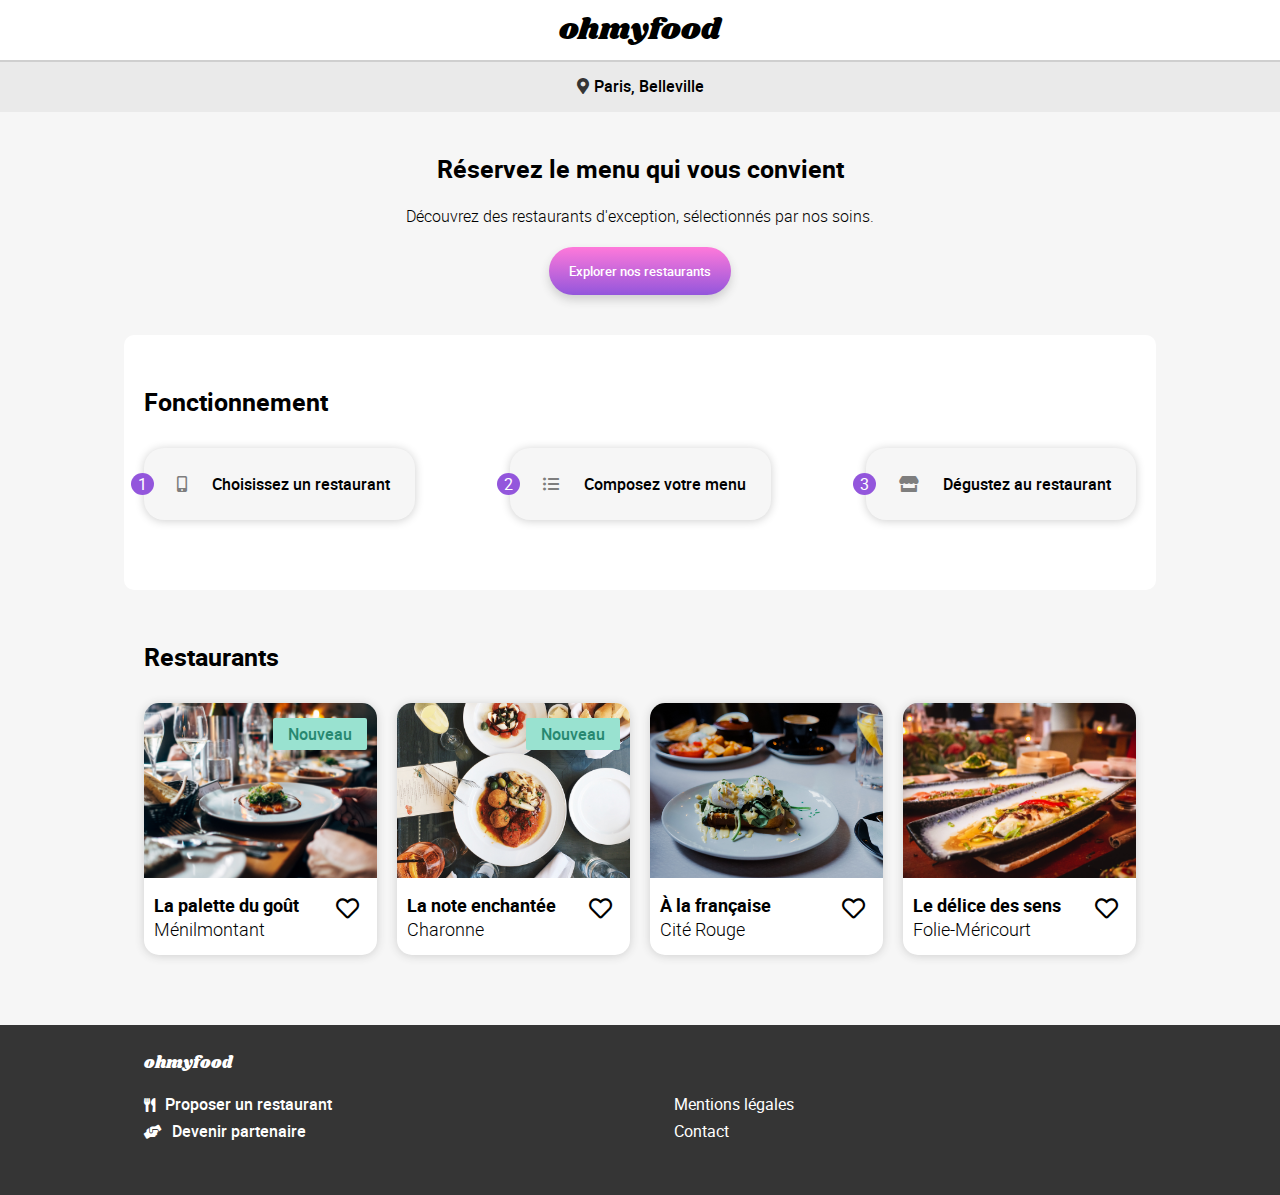
==== commit db32825a: "Amelioration placement d'elements" ====
--- a/index.html
+++ b/index.html
@@ -93,7 +93,7 @@
             </ul>
             <ul class="bottom-links__list-2">
                 <li><a href="">Mentions légales</a></li>
-                <li><a href="">Contact</a></li>
+                <li><a href="mailto:email@example.com">Contact</a></li>
             </ul>
         </div>
     </footer>
--- a/style.css
+++ b/style.css
@@ -115,6 +115,7 @@
 }
 
 button {
+  font-family: "robotomedium", sans-serif;
   border-radius: 25px;
   border: none;
   cursor: pointer;
@@ -123,8 +124,13 @@
   box-shadow: 0px 5px 10px #cfcfcf;
   padding: 15px 20px;
 }
+button:hover {
+  background-image: linear-gradient(#ff93e1, #a16be0);
+  box-shadow: 0px 10px 15px #cfcfcf;
+}
 
 .btn-commander button {
+  font-family: "robotomedium", sans-serif;
   border-radius: 25px;
   border: none;
   cursor: pointer;
@@ -133,6 +139,10 @@
   box-shadow: 0px 5px 10px #cfcfcf;
   padding: 15px 40px;
 }
+.btn-commander button:hover {
+  background-image: linear-gradient(#ff93e1, #a16be0);
+  box-shadow: 0px 10px 15px #cfcfcf;
+}
 
 .rest__bloc__txt__fav,
 .rest-intro__fav {
@@ -148,7 +158,6 @@
   width: 100%;
   opacity: 0;
   background-image: linear-gradient(#9356DC, #FF79DA);
-  background-clip: text;
   -webkit-background-clip: text;
   color: transparent;
   position: relative;
@@ -158,13 +167,12 @@
 .rest__bloc__txt__fav:hover .rest__bloc__txt__fav__sol,
 .rest__bloc__txt__fav:active .rest__bloc__txt__fav__sol {
   opacity: 1;
-  transition: opacity 1300ms;
+  transition: opacity 1000ms;
   cursor: pointer;
 }
 .rest__bloc__txt__fav:hover .rest__bloc__txt__fav__reg,
 .rest__bloc__txt__fav:active .rest__bloc__txt__fav__reg {
   background-image: linear-gradient(#9356DC, #FF79DA);
-  background-clip: text;
   -webkit-background-clip: text;
   color: transparent;
   cursor: pointer;
@@ -173,13 +181,12 @@
 .rest-intro__fav:hover .rest-intro__fav__sol,
 .rest-intro__fav:active .rest-intro__fav__sol {
   opacity: 1;
-  transition: opacity 1300ms;
+  transition: opacity 1000ms;
   cursor: pointer;
 }
 .rest-intro__fav:hover .rest-intro__fav__reg,
 .rest-intro__fav:active .rest-intro__fav__reg {
   background-image: linear-gradient(#9356DC, #FF79DA);
-  background-clip: text;
   -webkit-background-clip: text;
   color: transparent;
   cursor: pointer;
@@ -203,7 +210,7 @@
   height: 100%;
   background-color: #fff;
   z-index: 100;
-  animation: visibility 3s;
+  animation: visibility 2300ms;
   animation-fill-mode: backwards;
 }
 .load::after {
@@ -222,7 +229,7 @@
   border-right: 16px solid #FF79DA;
   border-bottom: 16px solid #99E2D0;
   border-left: 16px solid #f6f6f6;
-  animation: loading 2s 500ms ease-in;
+  animation: loading 1500ms 700ms ease-in-out;
 }
 
 @keyframes loading {
@@ -241,16 +248,115 @@
     visibility: visible;
   }
 }
+.menu__items--1 {
+  opacity: 0;
+  animation: appear 1s forwards;
+  animation-delay: 350ms;
+}
+.menu__items--2 {
+  opacity: 0;
+  animation: appear 1s forwards;
+  animation-delay: 700ms;
+}
+.menu__items--3 {
+  opacity: 0;
+  animation: appear 1s forwards;
+  animation-delay: 1050ms;
+}
+.menu__items--4 {
+  opacity: 0;
+  animation: appear 1s forwards;
+  animation-delay: 1400ms;
+}
+.menu__items--5 {
+  opacity: 0;
+  animation: appear 1s forwards;
+  animation-delay: 1750ms;
+}
+.menu__items--6 {
+  opacity: 0;
+  animation: appear 1s forwards;
+  animation-delay: 2100ms;
+}
+.menu__items--7 {
+  opacity: 0;
+  animation: appear 1s forwards;
+  animation-delay: 2450ms;
+}
+.menu__items--8 {
+  opacity: 0;
+  animation: appear 1s forwards;
+  animation-delay: 2800ms;
+}
+.menu__items--9 {
+  opacity: 0;
+  animation: appear 1s forwards;
+  animation-delay: 3150ms;
+}
+.menu__items--10 {
+  opacity: 0;
+  animation: appear 1s forwards;
+  animation-delay: 3500ms;
+}
+.menu__items > .menu__items__check {
+  animation: uncheck 400ms forwards ease-in-out;
+  transform-origin: right;
+}
+.menu__items:hover > .menu__items__check {
+  animation: check 400ms both ease-in-out;
+  transform-origin: right;
+}
+.menu__items:hover > .menu__items__check .fa-check-circle {
+  animation: rotateCheck 400ms 100ms;
+}
+
+@keyframes appear {
+  0% {
+    transform: translateY(30%);
+  }
+  100% {
+    transform: translateY(0%);
+    opacity: 1;
+  }
+}
+@keyframes check {
+  0% {
+    width: 0%;
+  }
+  25% {
+    visibility: hidden;
+  }
+  100% {
+    visibility: visible;
+    width: 15%;
+  }
+}
+@keyframes uncheck {
+  0% {
+    visibility: visible;
+    width: 15%;
+  }
+  70% {
+    visibility: hidden;
+  }
+  100% {
+    width: 0%;
+  }
+}
+@keyframes rotateCheck {
+  0% {
+    transform: rotate(0deg);
+  }
+  100% {
+    transform: rotate(360deg);
+  }
+}
 body {
   background-color: #f6f6f6;
 }
 
 header {
   background-color: #fff;
-}
-
-.menu-header {
-  margin: 0 0 20px 0;
 }
 
 .top-header {
@@ -269,7 +375,7 @@
 
 .background-palette {
   background-image: url("images/la-palette-du-gout.jpg");
-  height: 280px;
+  height: 330px;
   background-size: cover;
   background-position: center;
   display: flex;
@@ -277,7 +383,7 @@
 
 .background-note {
   background-image: url("images/la-note-enchantee.jpg");
-  height: 280px;
+  height: 330px;
   background-size: cover;
   background-position: center;
   display: flex;
@@ -285,7 +391,7 @@
 
 .background-francaise {
   background-image: url("images/a-la-francaise.jpg");
-  height: 280px;
+  height: 330px;
   background-size: cover;
   background-position: center;
   display: flex;
@@ -293,7 +399,7 @@
 
 .background-delice {
   background-image: url("images/delice-des-sens.jpg");
-  height: 280px;
+  height: 330px;
   background-size: cover;
   background-position: center;
   display: flex;
@@ -319,6 +425,10 @@
   background-color: #f6f6f6;
 }
 
+.section-entrees {
+  padding: 0px 20px 1px;
+}
+
 .menu-intro {
   font-family: "robotolight";
   font-size: 18px;
@@ -340,30 +450,47 @@
 
 .menu__items {
   display: flex;
-  flex-wrap: wrap;
-  padding: 15px 10px;
   margin: 0 0 15px 0;
   background-color: #fff;
   border-radius: 15px;
   box-shadow: 0px 1px 10px #cfcfcf;
 }
 .menu__items__txt {
-  flex: 3;
+  white-space: nowrap;
+  overflow: hidden;
+  text-overflow: ellipsis;
+  flex: auto;
+  padding: 15px 0 15px 10px;
 }
 .menu__items__txt__title {
   font-size: 17px;
+  white-space: nowrap;
+  overflow: hidden;
+  text-overflow: ellipsis;
 }
 .menu__items__txt__sub-title {
   font-family: "robotolight", sans-serif;
   font-size: 14px;
+  white-space: nowrap;
+  overflow: hidden;
+  text-overflow: ellipsis;
 }
 .menu__items__price {
-  flex: 0.5;
   align-self: flex-end;
+  padding: 15px 10px 15px 0;
 }
 .menu__items__check {
-  flex: 0.5;
-  display: none;
+  background-color: #99E2D0;
+  border-radius: 0 15px 15px 0;
+  font-size: 20px;
+  color: #fff;
+  width: 0;
+  visibility: hidden;
+  display: flex;
+  justify-content: center;
+}
+.menu__items__check .fa-check-circle {
+  align-self: center;
 }
 
 .btn-commander {
@@ -382,17 +509,20 @@
   margin: 0 0 20px 0;
 }
 
+.bottom-links {
+  line-height: 27px;
+}
+.bottom-links__list-1 {
+  font-family: "robotomedium", sans-serif;
+}
 .bottom-links__list-1 .fas {
   margin: 0 10px 0 0;
   font-size: 14px;
 }
-
-.bottom-links__list-1 {
+.bottom-links__list-2 {
   font-family: "robotoregular", sans-serif;
 }
-
-.bottom-links__list-1 li a,
-.bottom-links__list-2 li a {
+.bottom-links__list-1 li a, .bottom-links__list-2 li a {
   color: #fff;
 }
 
@@ -446,6 +576,12 @@
   background-color: #f6f6f6;
   box-shadow: 0px 1px 10px #cfcfcf;
   border-radius: 20px;
+}
+.fonc__bloc:hover {
+  background-color: #e4d5f6;
+}
+.fonc__bloc:hover > .fas {
+  color: #9356DC;
 }
 .fonc__bloc__num {
   background-color: #9356DC;
@@ -504,7 +640,7 @@
   display: grid;
   grid-template-columns: auto 40px;
   justify-content: space-between;
-  padding: 15px 10px;
+  padding: 15px 10px 0;
 }
 .rest__bloc__txt__title {
   font-family: "robotobold", sans-serif;
@@ -528,10 +664,15 @@
     font-size: 22px;
   }
 
+  .menu__items__txt {
+    white-space: nowrap;
+    overflow: hidden;
+    text-overflow: ellipsis;
+  }
+
   .menu__items__txt__title,
 .menu__items__txt__sub-title {
     white-space: nowrap;
-    width: 200px;
     overflow: hidden;
     text-overflow: ellipsis;
   }
@@ -542,10 +683,6 @@
     max-width: 425px;
     margin: 0 auto 20px;
   }
-  .menu-intro__items__txt,
-.menu__items__txt {
-    flex: 5;
-  }
   .menu-intro__items__txt__title,
 .menu__items__txt__title {
     font-size: 20px;
@@ -580,6 +717,10 @@
     grid-column-gap: 20px;
   }
 
+  .rest-intro {
+    justify-content: center;
+  }
+
   .rest-intro__title {
     flex: 1;
     text-align: center;
@@ -611,7 +752,8 @@
   }
 
   .rest {
-    grid-template-columns: 233px 233px 233px 233px;
+    grid-template-columns: 223px 223px 223px 223px;
+    justify-content: space-between;
   }
 
   .rest__bloc__txt__title {
@@ -620,7 +762,6 @@
 
   .rest-intro {
     border-radius: 0;
-    justify-content: center;
   }
 
   footer h4,
@@ -629,5 +770,10 @@
     margin: 0 auto 20px;
   }
 }
+@media all and (min-width: 1024px) {
+  .rest {
+    grid-template-columns: 233px 233px 233px 233px;
+  }
+}
 
 /*# sourceMappingURL=style.css.map */
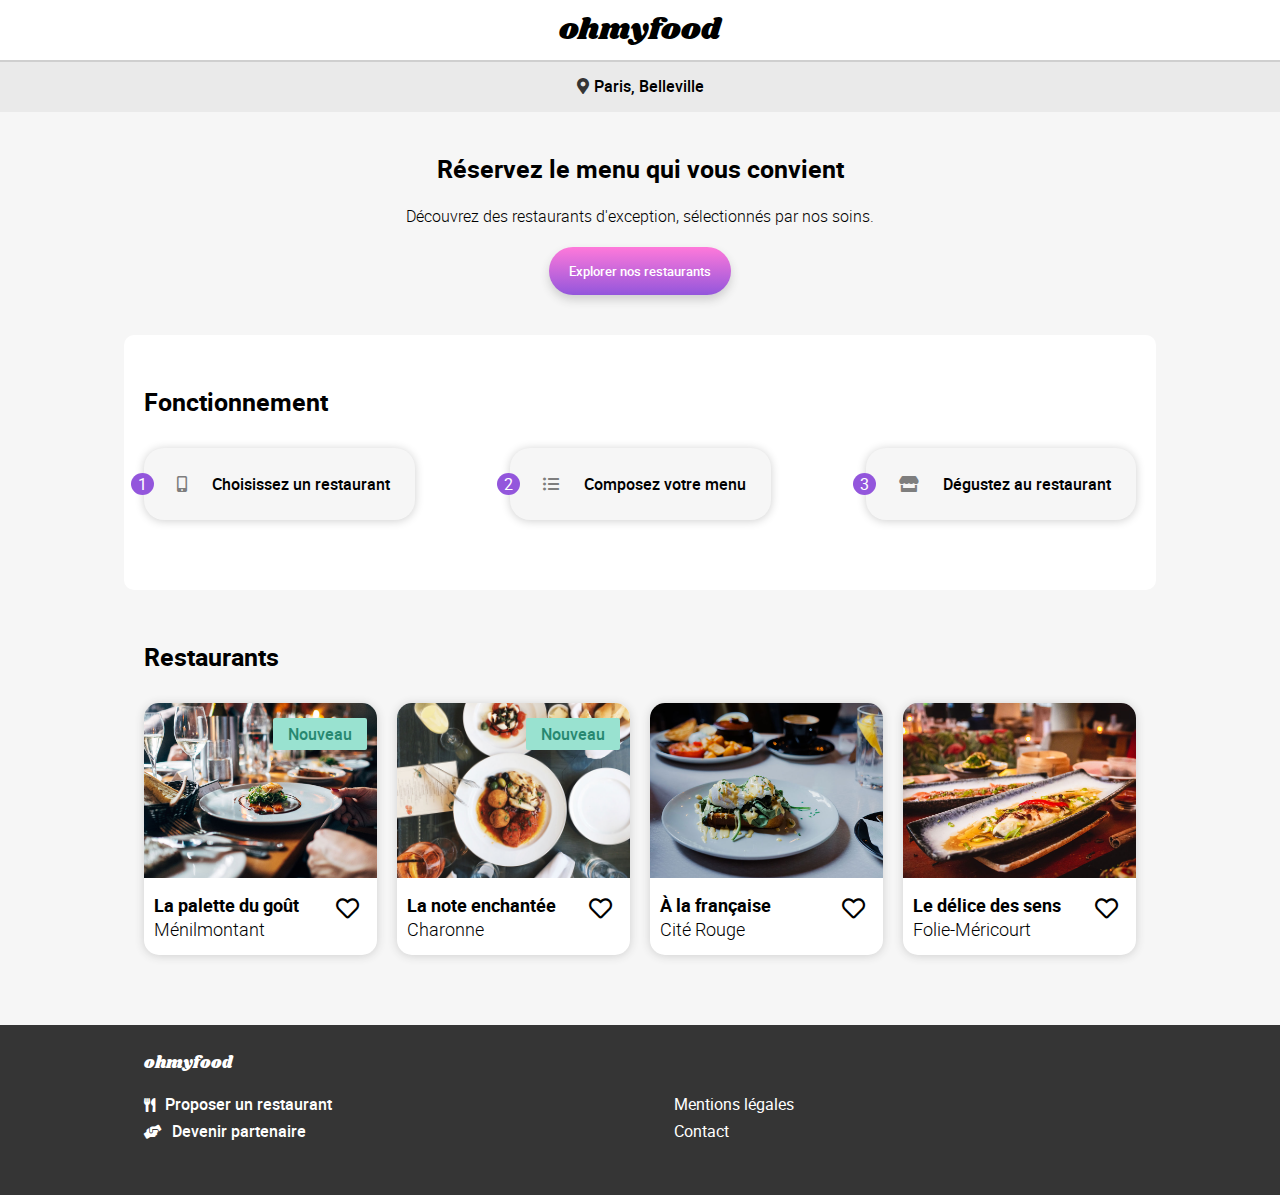
==== commit 26018e4a: "ajout images, delais apparition plats, suppression liens cliquables, amelioration check" ====
--- a/index.html
+++ b/index.html
@@ -22,9 +22,9 @@
     <section class="fonctionnement home-section">
         <h3>Fonctionnement</h3>
         <div class="fonc">
-            <a href=""><div class="fonc__bloc"><span class="fonc__bloc__num">1</span><i class="fas fa-mobile-alt"></i><span>Choisissez un restaurant</span></div></a>
-            <a href=""><div class="fonc__bloc"><span class="fonc__bloc__num">2</span><i class="fas fa-list-ul"></i><span>Composez votre menu</span></div></a>
-            <a href=""><div class="fonc__bloc"><span class="fonc__bloc__num">3</span><i class="fas fa-store"></i><span>Dégustez au restaurant</span></div></a>
+            <div class="fonc__bloc"><span class="fonc__bloc__num">1</span><i class="fas fa-mobile-alt"></i><span>Choisissez un restaurant</span></div>
+            <div class="fonc__bloc"><span class="fonc__bloc__num">2</span><i class="fas fa-list-ul"></i><span>Composez votre menu</span></div>
+            <div class="fonc__bloc"><span class="fonc__bloc__num">3</span><i class="fas fa-store"></i><span>Dégustez au restaurant</span></div>
         </div>
     </section>
     <section class="home-section">
--- a/style.css
+++ b/style.css
@@ -160,6 +160,7 @@
   background-image: linear-gradient(#9356DC, #FF79DA);
   -webkit-background-clip: text;
   color: transparent;
+  cursor: pointer;
   position: relative;
   bottom: 31px;
 }
@@ -210,7 +211,7 @@
   height: 100%;
   background-color: #fff;
   z-index: 100;
-  animation: visibility 2300ms;
+  animation: visibility 1800ms;
   animation-fill-mode: backwards;
 }
 .load::after {
@@ -229,7 +230,7 @@
   border-right: 16px solid #FF79DA;
   border-bottom: 16px solid #99E2D0;
   border-left: 16px solid #f6f6f6;
-  animation: loading 1500ms 700ms ease-in-out;
+  animation: loading 1500ms 200ms ease-in-out;
 }
 
 @keyframes loading {
@@ -256,47 +257,47 @@
 .menu__items--2 {
   opacity: 0;
   animation: appear 1s forwards;
-  animation-delay: 700ms;
+  animation-delay: 500ms;
 }
 .menu__items--3 {
   opacity: 0;
   animation: appear 1s forwards;
-  animation-delay: 1050ms;
+  animation-delay: 750ms;
 }
 .menu__items--4 {
   opacity: 0;
   animation: appear 1s forwards;
-  animation-delay: 1400ms;
+  animation-delay: 1000ms;
 }
 .menu__items--5 {
   opacity: 0;
   animation: appear 1s forwards;
+  animation-delay: 1250ms;
+}
+.menu__items--6 {
+  opacity: 0;
+  animation: appear 1s forwards;
+  animation-delay: 1500ms;
+}
+.menu__items--7 {
+  opacity: 0;
+  animation: appear 1s forwards;
   animation-delay: 1750ms;
 }
-.menu__items--6 {
-  opacity: 0;
-  animation: appear 1s forwards;
-  animation-delay: 2100ms;
-}
-.menu__items--7 {
-  opacity: 0;
-  animation: appear 1s forwards;
-  animation-delay: 2450ms;
-}
 .menu__items--8 {
   opacity: 0;
   animation: appear 1s forwards;
-  animation-delay: 2800ms;
+  animation-delay: 2000ms;
 }
 .menu__items--9 {
   opacity: 0;
   animation: appear 1s forwards;
-  animation-delay: 3150ms;
+  animation-delay: 2250ms;
 }
 .menu__items--10 {
   opacity: 0;
   animation: appear 1s forwards;
-  animation-delay: 3500ms;
+  animation-delay: 2500ms;
 }
 .menu__items > .menu__items__check {
   animation: uncheck 400ms forwards ease-in-out;
@@ -454,6 +455,7 @@
   background-color: #fff;
   border-radius: 15px;
   box-shadow: 0px 1px 10px #cfcfcf;
+  cursor: pointer;
 }
 .menu__items__txt {
   white-space: nowrap;
@@ -488,6 +490,7 @@
   visibility: hidden;
   display: flex;
   justify-content: center;
+  overflow: hidden;
 }
 .menu__items__check .fa-check-circle {
   align-self: center;
@@ -568,10 +571,9 @@
   display: flex;
   flex-direction: column;
 }
-.fonc a {
+.fonc__bloc {
   margin: 0 0 20px 0;
-}
-.fonc__bloc {
+  cursor: pointer;
   padding: 25px 25px;
   background-color: #f6f6f6;
   box-shadow: 0px 1px 10px #cfcfcf;
@@ -579,6 +581,7 @@
 }
 .fonc__bloc:hover {
   background-color: #e4d5f6;
+  transition: background-color 1000ms;
 }
 .fonc__bloc:hover > .fas {
   color: #9356DC;
@@ -608,25 +611,25 @@
   height: 175px;
   background-size: cover;
   background-position: center;
-  background-image: url("images/la-palette-du-gout.jpg");
+  background-image: url("images/home-img/la-palette-du-gout.jpg");
 }
 .rest__bloc__img--note {
   height: 175px;
   background-size: cover;
   background-position: center;
-  background-image: url("images/la-note-enchantee.jpg");
+  background-image: url("images/home-img/la-note-enchantee.jpg");
 }
 .rest__bloc__img--francaise {
   height: 175px;
   background-size: cover;
   background-position: center;
-  background-image: url("images/a-la-francaise.jpg");
+  background-image: url("images/home-img/a-la-francaise.jpg");
 }
 .rest__bloc__img--delice {
   height: 175px;
   background-size: cover;
   background-position: center;
-  background-image: url("images/delice-des-sens.jpg");
+  background-image: url("images/home-img/delice-des-sens.jpg");
 }
 .rest__bloc__new {
   background-color: #99E2D0;
